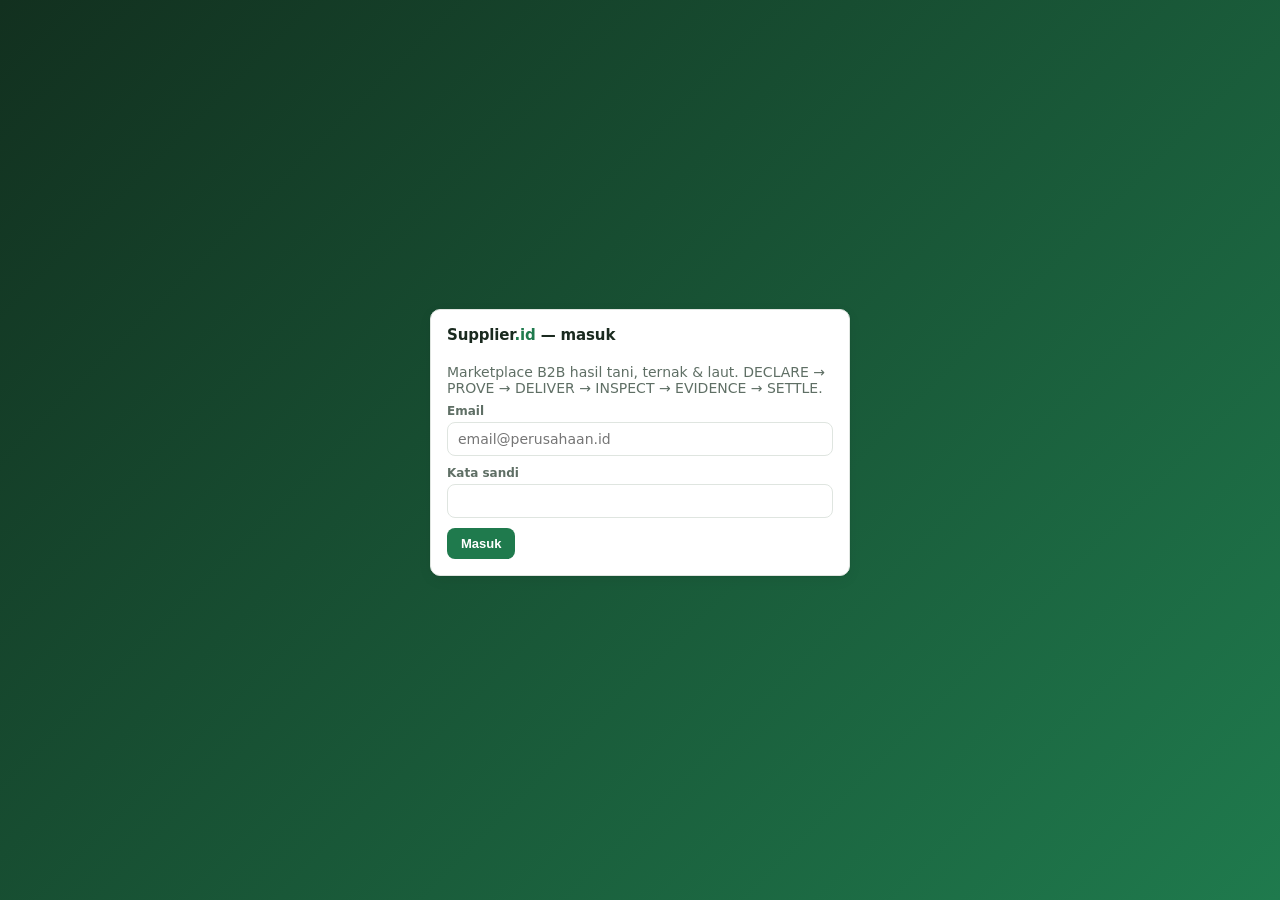
==== supplier-id/index.html @ f3cb6931 "Supplier.id web v1 di /supplier-id (build Vite, API supplier-api.antarkitaindonesia.com) Co-Authored" ====
<!doctype html>
<html lang="id">
  <head>
    <meta charset="UTF-8" />
    <meta name="viewport" content="width=device-width, initial-scale=1.0" />
    <title>Supplier.id — Marketplace B2B Hasil Tani, Ternak & Laut</title>
    <script type="module" crossorigin src="/supplier-id/assets/index-Czo_G24x.js"></script>
    <link rel="stylesheet" crossorigin href="/supplier-id/assets/index-wcJE__aQ.css">
  </head>
  <body>
    <div id="root"></div>
  </body>
</html>
---- supplier-id/assets/index-wcJE__aQ.css ----
:root{--bg:#f4f6f3;--surface:#fff;--text:#1a2a1f;--muted:#5f6f65;--line:#dfe5e0;--brand:#1f7a4d;--brand-2:#e8f4ec;--accent:#c98a1b;--danger:#b93b3b;--danger-2:#fbe9e9;--warn:#a86b00;--warn-2:#fff4de;--good:#1f7a4d;--good-2:#e6f4ea;--radius:10px;--shadow:0 1px 2px #0000000d, 0 4px 14px #14281e0f;color:var(--text);background:var(--bg);font-family:Inter,system-ui,-apple-system,Segoe UI,Roboto,sans-serif;font-size:14px}*{box-sizing:border-box}body{background:var(--bg);margin:0}a{color:var(--brand);text-decoration:none}h1,h2,h3{letter-spacing:-.01em;margin:0 0 8px;font-weight:650}h1{font-size:22px}h2{font-size:18px}h3{font-size:15px}p{margin:0 0 8px}small,.muted{color:var(--muted)}code{background:#eef1ee;border-radius:4px;padding:1px 4px;font-size:12px}.layout{grid-template-columns:232px 1fr;min-height:100vh;display:grid}.sidebar{color:#d9e8de;background:#12301f;height:100vh;padding:18px 14px;position:sticky;top:0;overflow:auto}.sidebar .brand{color:#fff;margin-bottom:4px;font-size:18px;font-weight:800}.sidebar .brand span{color:#8fd6a9}.sidebar .role{color:#9fb8a8;margin-bottom:18px;font-size:12px}.sidebar nav a{color:#d9e8de;border-radius:8px;margin-bottom:2px;padding:8px 10px;font-weight:500;display:block}.sidebar nav a.active,.sidebar nav a:hover{color:#fff;background:#1f4a31}.sidebar .user{color:#b4cbbc;border-top:1px solid #244a34;margin-top:24px;padding-top:12px;font-size:12px}.sidebar .user button{margin-top:8px}.main{max-width:1400px;padding:22px 26px}.page-head{flex-wrap:wrap;justify-content:space-between;align-items:flex-end;gap:12px;margin-bottom:16px;display:flex}.page-head p{color:var(--muted)}.card{background:var(--surface);border:1px solid var(--line);border-radius:var(--radius);box-shadow:var(--shadow);margin-bottom:16px;padding:16px}.card-head{flex-wrap:wrap;justify-content:space-between;align-items:center;gap:12px;margin-bottom:12px;display:flex}.card-actions{flex-wrap:wrap;gap:8px;display:flex}.grid{gap:14px;display:grid}.grid.cols-2{grid-template-columns:repeat(2,minmax(0,1fr))}.grid.cols-3{grid-template-columns:repeat(3,minmax(0,1fr))}.grid.cols-4{grid-template-columns:repeat(4,minmax(0,1fr))}.grid.cols-5{grid-template-columns:repeat(5,minmax(0,1fr))}.stats{grid-template-columns:repeat(auto-fill,minmax(190px,1fr));gap:12px;margin-bottom:16px;display:grid}.stat{background:var(--surface);border:1px solid var(--line);border-radius:var(--radius);padding:12px 14px}.stat-label{color:var(--muted);text-transform:uppercase;letter-spacing:.04em;font-size:12px}.stat-value{font-variant-numeric:tabular-nums;margin-top:4px;font-size:20px;font-weight:700}.stat-hint{color:var(--muted);margin-top:2px;font-size:12px}.stat.good .stat-value{color:var(--good)}.stat.bad .stat-value{color:var(--danger)}.stat.warn .stat-value{color:var(--warn)}.stat.muted .stat-value{color:var(--muted)}table{border-collapse:collapse;width:100%;font-size:13px}th,td{text-align:left;border-bottom:1px solid var(--line);vertical-align:top;padding:8px}th{color:var(--muted);text-transform:uppercase;letter-spacing:.03em;font-size:12px;font-weight:600}td.num,th.num{text-align:right;font-variant-numeric:tabular-nums}tr.total td{border-top:2px solid var(--text);font-weight:700}.table-wrap{overflow:auto}.btn{background:var(--brand);color:#fff;cursor:pointer;border:0;border-radius:8px;padding:8px 14px;font-size:13px;font-weight:600}.btn:hover{filter:brightness(1.08)}.btn:disabled{opacity:.55;cursor:not-allowed}.btn.secondary{color:var(--text);border:1px solid var(--line);background:#fff}.btn.danger{background:var(--danger)}.btn.warn{background:var(--accent)}.btn.small{padding:5px 10px;font-size:12px}.async-btn{flex-direction:column;gap:4px;display:inline-flex}.inline-error{color:var(--danger)}.row{flex-wrap:wrap;align-items:center;gap:10px;display:flex}.row.between{justify-content:space-between}.field{flex-direction:column;gap:4px;margin-bottom:10px;display:flex}.field-label{color:var(--muted);font-size:12px;font-weight:600}.field-label em{color:var(--danger);font-style:normal}.field-hint{font-size:11px}input,select,textarea{font:inherit;border:1px solid var(--line);background:#fff;border-radius:8px;width:100%;padding:8px 10px}input[type=checkbox]{width:auto}textarea{resize:vertical;font-family:ui-monospace,SFMono-Regular,Menlo,monospace;font-size:12px}form.inline{grid-template-columns:repeat(auto-fill,minmax(200px,1fr));align-items:end;gap:10px 14px;display:grid}form.inline .field{margin:0}.form-actions{grid-column:1/-1;gap:8px;margin-top:6px;display:flex}.badge{color:var(--text);white-space:nowrap;background:#eef1ee;border-radius:999px;padding:2px 8px;font-size:11px;font-weight:600;display:inline-block}.badge.good{background:var(--good-2);color:var(--good)}.badge.bad{background:var(--danger-2);color:var(--danger)}.badge.warn{background:var(--warn-2);color:var(--warn)}.alert{border:1px solid #0000;border-radius:8px;margin-bottom:12px;padding:10px 12px}.alert.info{background:var(--brand-2);border-color:#bfe0cc}.alert.error{background:var(--danger-2);color:var(--danger);border-color:#f0c4c4}.alert.success{background:var(--good-2);color:var(--good);border-color:#bfe0cc}.alert.warn{background:var(--warn-2);color:var(--warn);border-color:#f2d9a3}.empty{color:var(--muted);padding:8px 0;font-style:italic}.timeline{border-left:2px solid var(--line);margin:0;padding:0;list-style:none}.timeline li{gap:2px;padding:4px 0 10px 14px;display:grid;position:relative}.timeline li:before{content:"";background:var(--brand);border-radius:50%;width:10px;height:10px;position:absolute;top:8px;left:-6px}.timeline time{color:var(--muted);font-size:11px}.gallery{grid-template-columns:repeat(auto-fill,minmax(150px,1fr));gap:10px;display:grid}.gallery figure{border:1px solid var(--line);background:#fafbfa;border-radius:8px;margin:0;overflow:hidden}.gallery img,.gallery video{object-fit:cover;background:#e5ebe6;width:100%;height:110px;display:block}.gallery figcaption{padding:6px 8px;font-size:11px;line-height:1.35}.summary{width:100%}.summary td:last-child{text-align:right;font-variant-numeric:tabular-nums}.summary tr.total td{font-size:16px}.summary tr.discount td:last-child{color:var(--good)}.compare{grid-template-columns:1fr 48px 1fr 48px 1fr;align-items:start;gap:10px;display:grid}.compare .arrow{text-align:center;color:var(--muted);padding-top:60px;font-size:26px}.compare .col{border:1px solid var(--line);background:#fafbfa;border-radius:8px;padding:12px}.compare .col h4{text-transform:uppercase;letter-spacing:.04em;color:var(--muted);margin:0 0 8px;font-size:12px}.kv{grid-template-columns:130px 1fr;gap:3px 8px;font-size:13px;display:grid}.kv dt{color:var(--muted)}.kv dd{margin:0}.barchart svg{width:100%;height:160px;display:block}.barchart rect{fill:var(--brand)}.barchart-labels{color:var(--muted);justify-content:space-between;margin-top:4px;font-size:10px;display:flex}.barchart-labels span{text-align:center;flex:1;overflow:hidden}.json-editor textarea{width:100%}.login{background:linear-gradient(135deg,#12301f,#1f7a4d);place-items:center;min-height:100vh;display:grid}.login .card{width:420px}.login .demo{gap:6px;margin-top:12px;display:grid}.login .demo button{text-align:left}.tabs{border-bottom:1px solid var(--line);flex-wrap:wrap;gap:4px;margin-bottom:14px;display:flex}.tabs button{font:inherit;color:var(--muted);cursor:pointer;background:0 0;border:0;border-bottom:2px solid #0000;padding:8px 12px;font-weight:600}.tabs button.active{color:var(--brand);border-color:var(--brand)}.checklist{margin:0;padding:0;list-style:none}.checklist li{padding:4px 0}.checklist li.ok:before{content:"✔ ";color:var(--good)}.checklist li.no:before{content:"✖ ";color:var(--danger)}.steps{flex-wrap:wrap;gap:4px;margin:6px 0 12px;font-size:11px;display:flex}.steps span{color:var(--muted);background:#eef1ee;border-radius:999px;padding:3px 8px}.steps span.done{background:var(--good-2);color:var(--good)}.steps span.now{background:var(--brand);color:#fff}.listing-grid{grid-template-columns:repeat(auto-fill,minmax(240px,1fr));gap:14px;display:grid}.listing{border:1px solid var(--line);border-radius:var(--radius);background:#fff;gap:4px;padding:14px;display:grid}.listing .price{color:var(--brand);font-size:18px;font-weight:700}.declaration-box{border:1px dashed var(--line);white-space:pre-wrap;background:#fafbfa;border-radius:8px;margin-bottom:8px;padding:12px;font-size:13px}.footer-note{color:var(--muted);border-top:1px solid var(--line);margin-top:24px;padding-top:8px;font-size:11px}@media (width<=900px){.layout{grid-template-columns:1fr}.sidebar{height:auto;position:static}.grid.cols-2,.grid.cols-3,.grid.cols-4,.grid.cols-5,.compare{grid-template-columns:1fr}.compare .arrow{padding:0;transform:rotate(90deg)}}
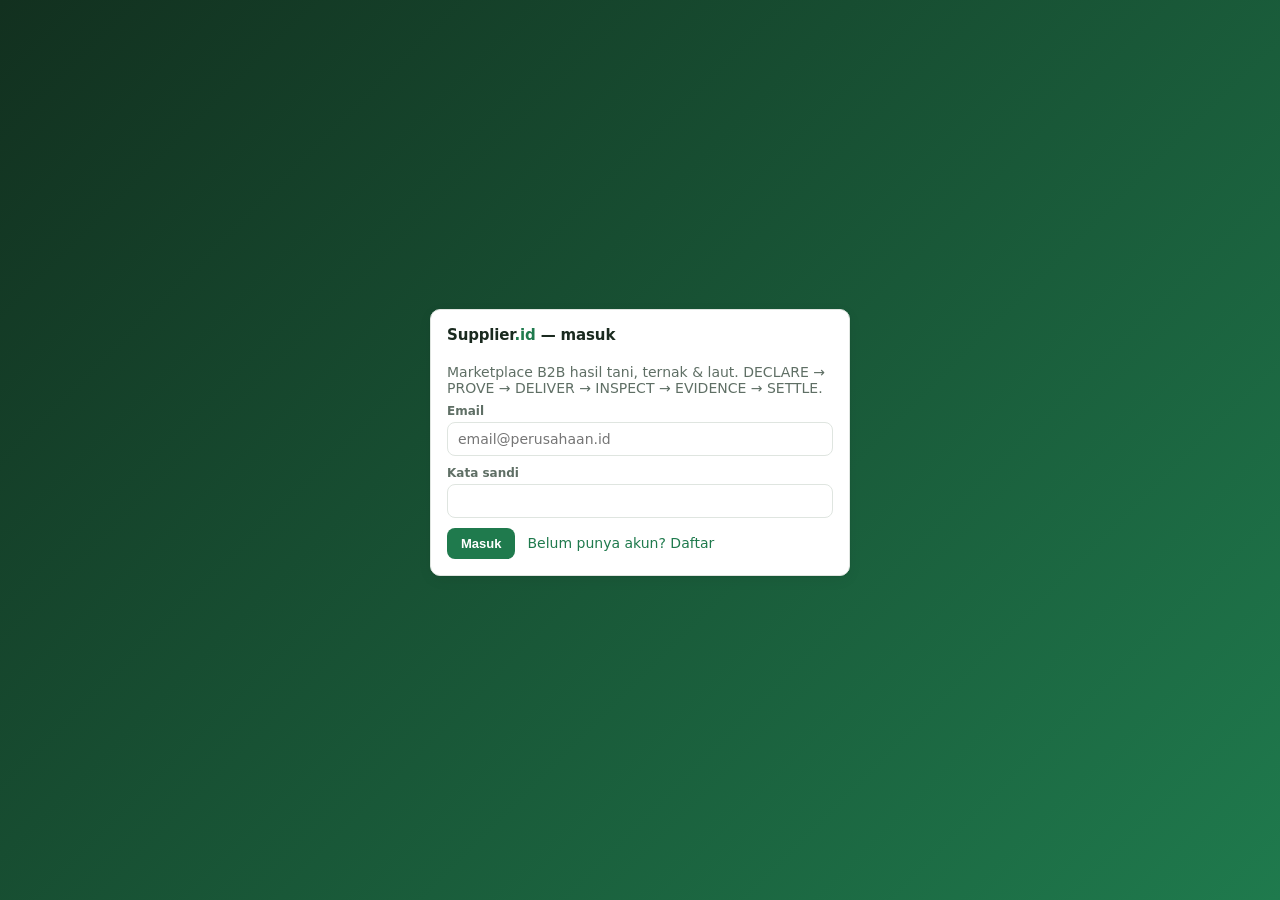
==== commit a1a8ea81: "supplier-id: build web (register, akun, data uji) Co-Authored-By: Claude Fable 5.1 <noreply@anthropi" ====
--- a/supplier-id/index.html
+++ b/supplier-id/index.html
@@ -4,7 +4,7 @@
     <meta charset="UTF-8" />
     <meta name="viewport" content="width=device-width, initial-scale=1.0" />
     <title>Supplier.id — Marketplace B2B Hasil Tani, Ternak & Laut</title>
-    <script type="module" crossorigin src="/supplier-id/assets/index-Czo_G24x.js"></script>
+    <script type="module" crossorigin src="/supplier-id/assets/index-Bc5CswOH.js"></script>
     <link rel="stylesheet" crossorigin href="/supplier-id/assets/index-wcJE__aQ.css">
   </head>
   <body>
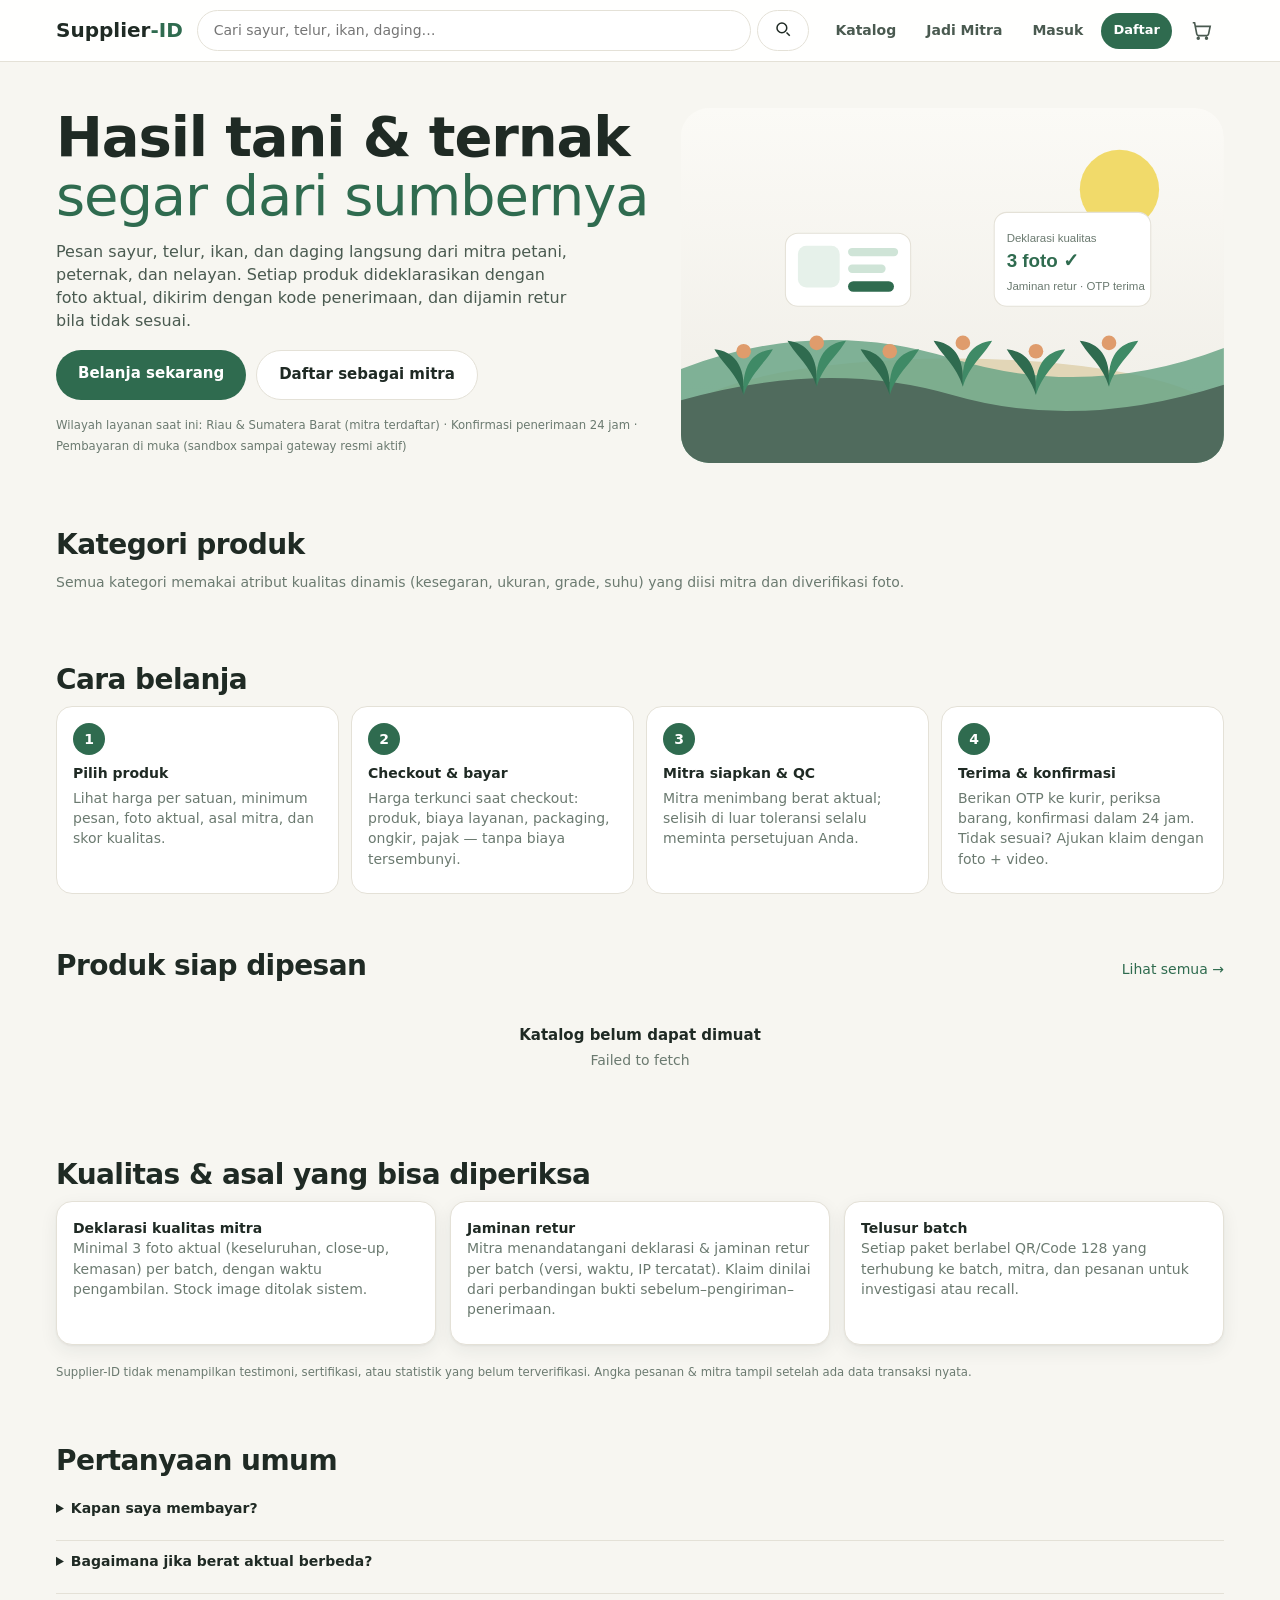
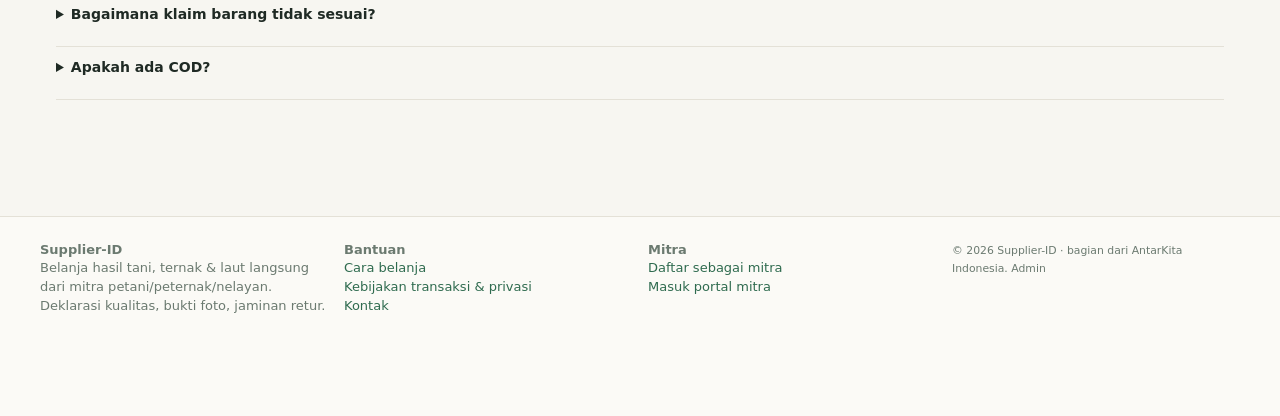
==== commit bf722be5: "supplier-id: build web v2 (landing, katalog, checkout, inbox mitra, kurir, admin ops, PWA) Co-Author" ====
--- a/supplier-id/index.html
+++ b/supplier-id/index.html
@@ -2,10 +2,16 @@
 <html lang="id">
   <head>
     <meta charset="UTF-8" />
-    <meta name="viewport" content="width=device-width, initial-scale=1.0" />
-    <title>Supplier.id — Marketplace B2B Hasil Tani, Ternak & Laut</title>
-    <script type="module" crossorigin src="/supplier-id/assets/index-Bc5CswOH.js"></script>
-    <link rel="stylesheet" crossorigin href="/supplier-id/assets/index-wcJE__aQ.css">
+    <meta name="viewport" content="width=device-width, initial-scale=1.0, viewport-fit=cover" />
+    <meta name="theme-color" content="#2f6b4f" />
+    <meta name="description" content="Supplier-ID — belanja hasil tani, ternak & laut segar langsung dari mitra petani, peternak, dan nelayan. Deklarasi kualitas, bukti foto, jaminan retur." />
+    <link rel="manifest" href="/supplier-id/manifest.webmanifest" />
+    <link rel="icon" href="/supplier-id/icon-192.png" />
+    <link rel="apple-touch-icon" href="/supplier-id/icon-192.png" />
+    <meta name="apple-mobile-web-app-capable" content="yes" />
+    <title>Supplier-ID — Hasil Tani, Ternak & Laut Segar dari Sumbernya</title>
+    <script type="module" crossorigin src="/supplier-id/assets/index-KTHHfDym.js"></script>
+    <link rel="stylesheet" crossorigin href="/supplier-id/assets/index-X-u-8vHg.css">
   </head>
   <body>
     <div id="root"></div>
--- a/supplier-id/assets/index-X-u-8vHg.css
+++ b/supplier-id/assets/index-X-u-8vHg.css
@@ -0,0 +1 @@
+:root{--bg:#f7f6f1;--bg-2:#efede6;--surface:#fff;--surface-2:#fbfaf6;--line:#e4e1d7;--line-2:#d6d2c6;--text:#1f2a24;--text-2:#4a5a50;--muted:#6b7a70;--navy:#282445;--brand:#2f6b4f;--brand-strong:#1f4a35;--brand-2:#e6f1ea;--brand-3:#cfe4d7;--accent:#df9c6c;--accent-2:#fbeee3;--accent-text:#8a4b1e;--danger:#c9533f;--danger-2:#fbe9e5;--warn:#8a6300;--warn-2:#fff6d6;--good:#2f6b4f;--good-2:#e6f1ea;--info:#5e6a94;--info-2:#eceef5;--radius:10px;--radius-lg:16px;--radius-pill:999px;--shadow:0 1px 2px #1f2a240d, 0 6px 18px #1f2a2412;--shadow-lg:0 12px 32px #1f2a241f;--font:"Inter", system-ui, -apple-system, "Segoe UI", Roboto, sans-serif;--fs-xs:11px;--fs-sm:12px;--fs-md:14px;--fs-lg:16px;--fs-xl:20px;--fs-2xl:28px;--fs-hero:clamp(32px, 6vw, 56px);--lh:1.45;--sp-1:4px;--sp-2:8px;--sp-3:12px;--sp-4:16px;--sp-5:24px;--sp-6:32px;--sp-7:48px;--container:1200px;--tap:44px;--icon:20px;font-family:var(--font);font-size:var(--fs-md);line-height:var(--lh);color:var(--text);background:var(--bg)}*{box-sizing:border-box}body{background:var(--bg);margin:0}a{color:var(--brand);text-decoration:none}h1,h2,h3{letter-spacing:-.01em;margin:0 0 8px;font-weight:650}h1{font-size:22px}h2{font-size:18px}h3{font-size:15px}p{margin:0 0 8px}small,.muted{color:var(--muted)}code{background:#eef1ee;border-radius:4px;padding:1px 4px;font-size:12px}.layout{grid-template-columns:232px minmax(0,1fr);min-height:100vh;display:grid}.sidebar{background:var(--brand-strong);color:#d9e8de;height:100vh;padding:18px 14px;position:sticky;top:0;overflow:auto}.sidebar .brand{color:#fff;margin-bottom:4px;font-size:18px;font-weight:800}.sidebar .brand span{color:var(--accent)}.sidebar .role{color:#9fb8a8;margin-bottom:18px;font-size:12px}.sidebar nav a{color:#d9e8de;border-radius:8px;margin-bottom:2px;padding:8px 10px;font-weight:500;display:block}.sidebar nav a.active,.sidebar nav a:hover{color:#fff;background:#ffffff1f}.sidebar .user{color:#b4cbbc;border-top:1px solid #244a34;margin-top:24px;padding-top:12px;font-size:12px}.sidebar .user button{margin-top:8px}.sidebar .user a.small{color:#e8f3ec;background:0 0;margin-top:8px;padding:0;text-decoration:underline;display:block}.sidebar .user a.small.active{color:#fff;font-weight:600}.main{min-width:0;max-width:1400px;padding:22px 26px;overflow-x:clip}.card,.grid>*{min-width:0}.grid.cols-2.wide-left{grid-template-columns:1.5fr 1fr}.page-head{flex-wrap:wrap;justify-content:space-between;align-items:flex-end;gap:12px;margin-bottom:16px;display:flex}.page-head p{color:var(--muted)}.card{background:var(--surface);border:1px solid var(--line);border-radius:var(--radius-lg);box-shadow:var(--shadow);margin-bottom:16px;padding:16px}.card-head{flex-wrap:wrap;justify-content:space-between;align-items:center;gap:12px;margin-bottom:12px;display:flex}.card-actions{flex-wrap:wrap;gap:8px;display:flex}.grid{gap:14px;display:grid}.grid.cols-2{grid-template-columns:repeat(2,minmax(0,1fr))}.grid.cols-3{grid-template-columns:repeat(3,minmax(0,1fr))}.grid.cols-4{grid-template-columns:repeat(4,minmax(0,1fr))}.grid.cols-5{grid-template-columns:repeat(5,minmax(0,1fr))}.stats{grid-template-columns:repeat(auto-fill,minmax(190px,1fr));gap:12px;margin-bottom:16px;display:grid}.stat{background:var(--surface);border:1px solid var(--line);border-radius:var(--radius);padding:12px 14px}.stat-label{color:var(--muted);text-transform:uppercase;letter-spacing:.04em;font-size:12px}.stat-value{font-variant-numeric:tabular-nums;margin-top:4px;font-size:20px;font-weight:700}.stat-hint{color:var(--muted);margin-top:2px;font-size:12px}.stat.good .stat-value{color:var(--good)}.stat.bad .stat-value{color:var(--danger)}.stat.warn .stat-value{color:var(--warn)}.stat.muted .stat-value{color:var(--muted)}table{border-collapse:collapse;width:100%;font-size:13px}th,td{text-align:left;border-bottom:1px solid var(--line);vertical-align:top;padding:8px}th{color:var(--muted);text-transform:uppercase;letter-spacing:.03em;font-size:12px;font-weight:600}td.num,th.num{text-align:right;font-variant-numeric:tabular-nums}tr.total td{border-top:2px solid var(--text);font-weight:700}.table-wrap{overflow:auto}.btn{background:var(--brand);color:#fff;border-radius:var(--radius-pill);cursor:pointer;border:0;min-height:36px;padding:9px 16px;font-size:13px;font-weight:600}.btn.accent{background:var(--accent);color:var(--text)}.btn.block{width:100%}.btn.lg{min-height:var(--tap);padding:13px 22px;font-size:15px}.btn:hover{filter:brightness(1.08)}.btn:disabled{opacity:.55;cursor:not-allowed}.btn.secondary{color:var(--text);border:1px solid var(--line);background:#fff}.btn.danger{background:var(--danger)}.btn.warn{background:var(--accent)}.btn.small{padding:5px 10px;font-size:12px}.async-btn{flex-direction:column;gap:4px;display:inline-flex}.inline-error{color:var(--danger)}.row{flex-wrap:wrap;align-items:center;gap:10px;display:flex}.row.between{justify-content:space-between}.field{flex-direction:column;gap:4px;margin-bottom:10px;display:flex}.field-label{color:var(--muted);font-size:12px;font-weight:600}.field-label em{color:var(--danger);font-style:normal}.field-hint{font-size:11px}input,select,textarea{font:inherit;border:1px solid var(--line);background:#fff;border-radius:8px;width:100%;padding:8px 10px}input[type=checkbox]{width:auto}textarea{resize:vertical;font-family:ui-monospace,SFMono-Regular,Menlo,monospace;font-size:12px}form.inline{grid-template-columns:repeat(auto-fill,minmax(200px,1fr));align-items:end;gap:10px 14px;display:grid}form.inline .field{margin:0}.form-actions{grid-column:1/-1;gap:8px;margin-top:6px;display:flex}.badge{color:var(--text);white-space:nowrap;background:#eef1ee;border-radius:999px;padding:2px 8px;font-size:11px;font-weight:600;display:inline-block}.badge.good{background:var(--good-2);color:var(--good)}.badge.bad{background:var(--danger-2);color:var(--danger)}.badge.warn{background:var(--warn-2);color:var(--warn)}.alert{border:1px solid #0000;border-radius:8px;margin-bottom:12px;padding:10px 12px}.alert.info{background:var(--brand-2);border-color:#bfe0cc}.alert.error{background:var(--danger-2);color:var(--danger);border-color:#f0c4c4}.alert.success{background:var(--good-2);color:var(--good);border-color:#bfe0cc}.alert.warn{background:var(--warn-2);color:var(--warn);border-color:#f2d9a3}.empty{color:var(--muted);padding:8px 0;font-style:italic}.timeline{border-left:2px solid var(--line);margin:0;padding:0;list-style:none}.timeline li{gap:2px;padding:4px 0 10px 14px;display:grid;position:relative}.timeline li:before{content:"";background:var(--brand);border-radius:50%;width:10px;height:10px;position:absolute;top:8px;left:-6px}.timeline time{color:var(--muted);font-size:11px}.gallery{grid-template-columns:repeat(auto-fill,minmax(150px,1fr));gap:10px;display:grid}.gallery figure{border:1px solid var(--line);background:#fafbfa;border-radius:8px;margin:0;overflow:hidden}.gallery img,.gallery video{object-fit:cover;background:#e5ebe6;width:100%;height:110px;display:block}.gallery figcaption{padding:6px 8px;font-size:11px;line-height:1.35}.summary{width:100%}.summary td:last-child{text-align:right;font-variant-numeric:tabular-nums}.summary tr.total td{font-size:16px}.summary tr.discount td:last-child{color:var(--good)}.compare{grid-template-columns:1fr 48px 1fr 48px 1fr;align-items:start;gap:10px;display:grid}.compare .arrow{text-align:center;color:var(--muted);padding-top:60px;font-size:26px}.compare .col{border:1px solid var(--line);background:#fafbfa;border-radius:8px;padding:12px}.compare .col h4{text-transform:uppercase;letter-spacing:.04em;color:var(--muted);margin:0 0 8px;font-size:12px}.kv{grid-template-columns:130px 1fr;gap:3px 8px;font-size:13px;display:grid}.kv dt{color:var(--muted)}.kv dd{margin:0}.barchart svg{width:100%;height:160px;display:block}.barchart rect{fill:var(--brand)}.barchart-labels{color:var(--muted);justify-content:space-between;margin-top:4px;font-size:10px;display:flex}.barchart-labels span{text-align:center;flex:1;overflow:hidden}.json-editor textarea{width:100%}.login{background:linear-gradient(135deg, var(--brand-strong), var(--brand));place-items:center;min-height:100vh;padding:16px;display:grid}.login .card{width:min(480px,100%)}.login .demo{gap:6px;margin-top:12px;display:grid}.login .demo button{text-align:left}.tabs{border-bottom:1px solid var(--line);flex-wrap:wrap;gap:4px;margin-bottom:14px;display:flex}.tabs button{font:inherit;color:var(--muted);cursor:pointer;background:0 0;border:0;border-bottom:2px solid #0000;padding:8px 12px;font-weight:600}.tabs button.active{color:var(--brand);border-color:var(--brand)}.checklist{margin:0;padding:0;list-style:none}.checklist li{padding:4px 0}.checklist li.ok:before{content:"✔ ";color:var(--good)}.checklist li.no:before{content:"✖ ";color:var(--danger)}.steps{flex-wrap:wrap;gap:4px;margin:6px 0 12px;font-size:11px;display:flex}.steps span{color:var(--muted);background:#eef1ee;border-radius:999px;padding:3px 8px}.steps span.done{background:var(--good-2);color:var(--good)}.steps span.now{background:var(--brand);color:#fff}.listing-grid{grid-template-columns:repeat(auto-fill,minmax(240px,1fr));gap:14px;display:grid}.listing{border:1px solid var(--line);border-radius:var(--radius);background:#fff;gap:4px;padding:14px;display:grid}.listing .price{color:var(--brand);font-size:18px;font-weight:700}.declaration-box{border:1px dashed var(--line);white-space:pre-wrap;background:#fafbfa;border-radius:8px;margin-bottom:8px;padding:12px;font-size:13px}.footer-note{color:var(--muted);border-top:1px solid var(--line);margin-top:24px;padding-top:8px;font-size:11px}@media (width<=900px){.layout{grid-template-columns:minmax(0,1fr)}.sidebar{z-index:25;height:auto;padding:10px 12px;position:sticky;top:0}.sidebar .brand{margin:0;font-size:16px;display:inline-block}.sidebar .role{margin:0 0 0 8px;font-size:11px;display:inline-block}.sidebar nav{scrollbar-width:none;gap:4px;margin-top:8px;padding-bottom:2px;display:flex;overflow-x:auto}.sidebar nav a{white-space:nowrap;margin:0;padding:6px 10px;font-size:12px}.sidebar .user{flex-wrap:wrap;align-items:center;gap:8px;margin-top:6px;padding-top:6px;display:flex}.sidebar .user div{display:none}.sidebar .user a.small,.sidebar .user button{margin:0}.hero{grid-template-columns:1fr;padding-top:12px}.hero .art{order:-1;min-height:180px}.grid.cols-2.wide-left,.grid.cols-2,.grid.cols-3,.grid.cols-4,.grid.cols-5,.compare{grid-template-columns:1fr}.compare .arrow{padding:0;transform:rotate(90deg)}}.pub{flex-direction:column;min-height:100vh;display:flex}.topnav{z-index:20;-webkit-backdrop-filter:blur(8px);backdrop-filter:blur(8px);border-bottom:1px solid var(--line);background:#ffffffeb;position:sticky;top:0}.topnav .inner{max-width:var(--container);align-items:center;gap:14px;margin:0 auto;padding:10px 16px;display:flex}.topnav .brand{color:var(--text);white-space:nowrap;font-size:20px;font-weight:800}.topnav .brand span{color:var(--brand)}.topnav .search{flex:1;gap:6px;display:flex}.topnav .search input{border-radius:var(--radius-pill);min-height:40px;padding-left:16px}.topnav .links{align-items:center;gap:6px;display:flex}.topnav .links a{border-radius:var(--radius-pill);color:var(--text-2);align-items:center;min-height:36px;padding:8px 12px;font-weight:600;display:inline-flex}.topnav .links a.active,.topnav .links a:hover{background:var(--brand-2);color:var(--brand)}.cart-btn{position:relative}.cart-btn .count{background:var(--accent);color:var(--text);border-radius:999px;padding:1px 6px;font-size:10px;font-weight:700;position:absolute;top:-4px;right:-2px}.pub main{width:100%;max-width:var(--container);flex:1;margin:0 auto;padding:18px 16px 90px}.pub footer{border-top:1px solid var(--line);background:var(--surface-2);color:var(--muted);padding:24px 16px 100px;font-size:13px}.pub footer .inner{max-width:var(--container);grid-template-columns:repeat(auto-fit,minmax(200px,1fr));gap:16px;margin:0 auto;display:grid}.bottomnav{display:none}@media (width<=768px){.topnav .links a:not(.cart-btn){display:none}.bottomnav{border-top:1px solid var(--line);z-index:30;padding:4px 0 env(safe-area-inset-bottom);background:#fff;grid-template-columns:repeat(5,1fr);display:grid;position:fixed;bottom:0;left:0;right:0}.bottomnav a{color:var(--muted);min-height:var(--tap);flex-direction:column;align-items:center;gap:2px;padding:6px 2px;font-size:10px;display:flex}.bottomnav a.active{color:var(--brand);font-weight:700}.bottomnav a svg{width:22px;height:22px}.main{padding:14px 12px 90px}}.hero{grid-template-columns:1.1fr 1fr;align-items:center;gap:28px;padding:28px 0 36px;display:grid}.hero h1{font-size:var(--fs-hero);letter-spacing:-.02em;margin:0 0 14px;line-height:1.05}.hero h1 span{color:var(--brand);font-weight:400}.hero p.lead{font-size:var(--fs-lg);color:var(--text-2);max-width:520px}.hero .art{background:linear-gradient(160deg, var(--surface-2), var(--bg-2));border-radius:28px;place-items:center;min-height:300px;display:grid;overflow:hidden}.hero .art svg{width:100%;height:auto}.cta-row{flex-wrap:wrap;gap:10px;margin-top:18px;display:flex}.section{padding:26px 0}.section h2{font-size:var(--fs-2xl);letter-spacing:-.02em;margin-bottom:6px}.section .sub{color:var(--muted);margin-bottom:16px}.cat-grid{grid-template-columns:repeat(auto-fill,minmax(150px,1fr));gap:12px;display:grid}.cat-card{background:var(--surface);border:1px solid var(--line);border-radius:var(--radius-lg);color:var(--text);box-shadow:var(--shadow);gap:6px;min-height:96px;padding:16px;display:grid}.cat-card b{font-size:15px}.cat-card small{color:var(--muted)}.cat-card:hover{border-color:var(--brand)}.steps-row{grid-template-columns:repeat(auto-fit,minmax(190px,1fr));gap:12px;display:grid}.step-card{background:var(--surface);border-radius:var(--radius-lg);border:1px solid var(--line);padding:16px}.step-card .n{background:var(--brand);color:#fff;border-radius:50%;place-items:center;width:32px;height:32px;margin-bottom:8px;font-weight:700;display:grid}.faq details{border-bottom:1px solid var(--line);padding:10px 0}.faq summary{cursor:pointer;min-height:32px;font-weight:600}.product-grid{grid-template-columns:repeat(auto-fill,minmax(170px,1fr));gap:12px;display:grid}@media (width<=420px){.product-grid{grid-template-columns:repeat(2,1fr);gap:8px}}.product{background:var(--surface);border:1px solid var(--line);border-radius:var(--radius-lg);color:var(--text);box-shadow:var(--shadow);flex-direction:column;display:flex;overflow:hidden}.product .img{aspect-ratio:1;background:var(--bg-2);color:var(--muted);place-items:center;font-size:12px;display:grid;overflow:hidden}.product .img img{object-fit:cover;width:100%;height:100%}.product .body{gap:3px;padding:10px 10px 12px;display:grid}.product .name{-webkit-line-clamp:2;-webkit-box-orient:vertical;min-height:2.6em;font-weight:600;line-height:1.3;display:-webkit-box;overflow:hidden}.product .price{color:var(--brand);font-size:16px;font-weight:800}.product .price small{color:var(--muted);font-size:11px;font-weight:500}.product .meta{color:var(--muted);flex-wrap:wrap;gap:6px;font-size:11px;display:flex}.product .btn{margin-top:6px}.chips{flex-wrap:wrap;gap:6px;margin-bottom:12px;display:flex;overflow-x:auto}.chip{border:1px solid var(--line);border-radius:var(--radius-pill);cursor:pointer;white-space:nowrap;background:#fff;min-height:32px;padding:6px 12px;font-size:12px}.chip.active{background:var(--brand);color:#fff;border-color:var(--brand)}.skeleton{background:linear-gradient(90deg, var(--bg-2) 25%, #f3f1ea 37%, var(--bg-2) 63%);background-size:400% 100%;border-radius:8px;min-height:14px;animation:1.4s infinite sk}@keyframes sk{0%{background-position:100%}to{background-position:0}}.offline-bar{background:var(--warn-2);color:var(--warn);text-align:center;padding:6px;font-size:12px;font-weight:600}.empty-state{text-align:center;color:var(--muted);padding:32px 12px}.empty-state b{color:var(--text);margin-bottom:4px;font-size:15px;display:block}.order-steps{gap:0;padding:4px 0 10px;display:flex;overflow-x:auto}.order-steps .st{text-align:center;min-width:92px;color:var(--muted);flex:1;font-size:11px;position:relative}.order-steps .st .dot{background:var(--line-2);width:14px;height:14px;box-shadow:0 0 0 1px var(--line-2);border:3px solid #fff;border-radius:50%;margin:0 auto 4px}.order-steps .st.done .dot,.order-steps .st.now .dot{background:var(--brand);box-shadow:0 0 0 1px var(--brand)}.order-steps .st.now{color:var(--brand);font-weight:700}.order-steps .st:before{content:"";background:var(--line);z-index:-1;width:100%;height:2px;position:absolute;top:7px;left:-50%}.order-steps .st:first-child:before{display:none}.countdown{font-variant-numeric:tabular-nums;font-weight:700}.otp-box{letter-spacing:.3em;text-align:center;background:var(--brand-2);border-radius:var(--radius-lg);color:var(--brand);padding:12px;font-size:32px;font-weight:800}.task-card{background:var(--surface);border:1px solid var(--line);border-radius:var(--radius-lg);color:var(--text);grid-template-columns:auto 1fr auto;align-items:center;gap:12px;margin-bottom:8px;padding:12px 14px;display:grid}.task-card .stage{background:var(--brand-2);width:44px;height:44px;color:var(--brand);border-radius:12px;place-items:center;font-size:12px;font-weight:800;display:grid}.task-card.late .stage{background:var(--danger-2);color:var(--danger)}.task-card.action .stage{background:var(--warn-2);color:var(--warn)}.task-card .deadline{color:var(--muted);font-size:11px}.task-card.late .deadline{color:var(--danger);font-weight:700}.scan-box{gap:8px;display:grid}.scan-box input{letter-spacing:.05em;text-transform:uppercase;min-height:var(--tap);font-size:18px}.scan-result{border-radius:var(--radius);padding:10px 12px;font-weight:700}.scan-result.ok{background:var(--good-2);color:var(--good)}.scan-result.rej{background:var(--danger-2);color:var(--danger)}.scan-log{font-size:12px}.scan-log li{border-bottom:1px dashed var(--line);padding:3px 0}video.scanner{border-radius:var(--radius-lg);background:#000;width:100%;max-height:260px}.table-ops{border:1px solid var(--line);border-radius:var(--radius-lg);max-height:70vh;overflow:auto}.table-ops table{min-width:720px}.table-ops thead th{background:var(--surface-2);z-index:1;position:sticky;top:0}.table-ops tr:hover td{background:var(--surface-2)}.toolbar{flex-wrap:wrap;align-items:center;gap:8px;margin-bottom:12px;display:flex}.toolbar input,.toolbar select{width:auto;min-width:140px}.pager{justify-content:flex-end;align-items:center;gap:8px;margin-top:8px;font-size:12px;display:flex}@media (width<=768px){.table-ops.cards table,.table-ops.cards thead{display:none}.table-ops.cards .row-card{border-bottom:1px solid var(--line);gap:4px;padding:10px 12px;font-size:13px;display:grid}}.label-sheet{color:#000;background:#fff}.label-a4{width:100mm;min-height:70mm;font-family:var(--font);page-break-inside:avoid;border:1px solid #000;grid-template-columns:1fr 34mm;gap:3mm;margin:0 0 6mm;padding:4mm;font-size:9pt;display:grid}.label-a4 .title{font-size:12pt;font-weight:800}.label-a4 .big{letter-spacing:.04em;font-size:14pt;font-weight:800}.label-a4 .kv{grid-template-columns:24mm 1fr;gap:1mm 2mm;font-size:8pt;display:grid}.label-thermal{page-break-after:always;border:1px dashed #999;gap:2mm;width:72mm;padding:3mm;font-size:8pt;display:grid}@media print{body{background:#fff}.no-print{display:none!important}.pub main,.main{max-width:none;padding:0}.label-a4{margin:0 0 4mm}@page{margin:8mm}}:focus-visible{outline:3px solid var(--accent);outline-offset:2px}.sr-only{clip:rect(0 0 0 0);width:1px;height:1px;position:absolute;overflow:hidden}
